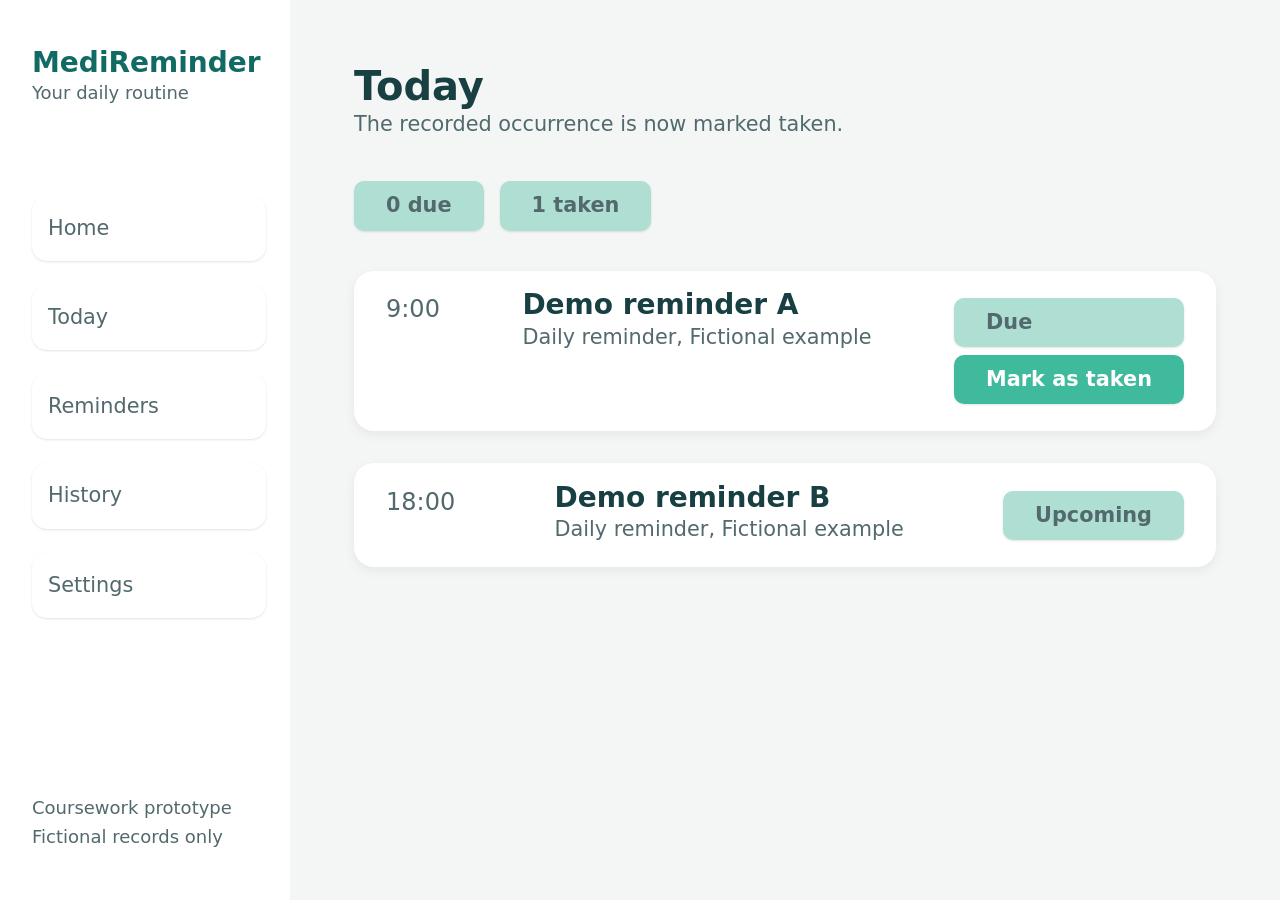
==== today.html @ 34214bbf "new version with added page" ====
<!doctype html>
<html lang="en">
  <head>
    <meta charset="UTF-8" />
    <meta name="viewport" content="width=device-width, initial-scale=1.0" />
    <link rel="stylesheet" href="style.css" />
    <title>MediReminder</title>
  </head>
  <body>
    <header>
      <div class="sidebar">
        <div class="sidebar-heading">
          <h3>MediReminder</h3>
          <p>Your daily routine</p>
        </div>

        <nav class="sidebar-navigation">
          <ul role="list">
            <li><a href="index.html">Home</a></li>
            <li><a href="today.html">Today</a></li>
            <li><a href="">Reminders</a></li>
            <li><a href="">History</a></li>
            <li><a href="">Settings</a></li>
          </ul>
        </nav>

        <div class="sidebar-bottom">
          <p>Coursework prototype</p>
          <p>Fictional records only</p>
        </div>
      </div>
    </header>

    <main class="home">
      <section>
        <div class="main-heading">
          <h1>Today</h1>
          <p>The recorded occurrence is now marked taken.</p>
        </div>
        <div class="labels">
          <div class="item"><span>0</span> due</div>
          <div class="item"><span>1</span> taken</div>
        </div>
      </section>
      <section class="grid_cards">
        <div class="card">
          <div class="time" id="time">9:00</div>
          <div class="info">
            <h3>Demo reminder A</h3>
            <p>Daily reminder, Fictional example</p>
          </div>
          <div class="due">
            <div class="item" id="due_reminder">Due</div>
            <div class="item" id="mark_button">Mark as taken</div>
          </div>
        </div>
        <div class="card">
          <div class="time">18:00</div>
          <div class="info">
            <h3>Demo reminder B</h3>
            <p>Daily reminder, Fictional example</p>
          </div>
          <div class="due">
            <div class="item" id="due_reminder">Upcoming</div>
            <!-- <div class="item" id="mark_button">Mark as taken</div> -->
          </div>
        </div>
      </section>
    </main>
  </body>
</html>
---- style.css ----
@layer reset {
  *,
  *::before,
  *::after {
    box-sizing: border-box;
  }
  html {
    -moz-text-size-adjust: none;
    -webkit-text-size-adjust: none;
    text-size-adjust: none;
  }
  body,
  h1,
  h2,
  h3,
  h4,
  p,
  figure,
  blockquote,
  dl,
  dd {
    margin: 0;
  }
  [role="list"] {
    list-style: none;
    margin: 0;
    padding: 0;
  }
  body {
    min-block-size: 100vh;
    line-height: 1.6;
  }
  h1,
  h2,
  h3,
  button,
  input,
  label {
    line-height: 1.1;
  }
  h1,
  h2,
  h3,
  h4 {
    text-wrap: balance;
  }
  p,
  li {
    text-wrap: pretty;
  }
  img,
  picture {
    max-inline-size: 100%;
    display: block;
  }
  input,
  button,
  textarea,
  select {
    font: inherit;
  }
  a {
    text-decoration: none;
    color: inherit;
  }
  .visually-hidden {
    clip: rect(0 0 0 0);
    clip-path: inset(50%);
    height: 1px;
    overflow: hidden;
    position: absolute;
    white-space: nowrap;
    width: 1px;
  }
}

@layer root {
  :root {
    --clr-background-100: hsl(160, 16%, 96%);
    --clr-background-200: hsl(165, 42%, 78%);
    --clr-background-300: hsl(165, 49%, 49%);
    --clr-background-400: hsl(165, 68%, 27%);
    --clr-heading: #183f42ff;
    --clr-heading-secondary: #126a64;
    --clr-accent: #126a64;
    --clr-body-reg: #52696d;

    --fs-h1: 2.5rem; /*40px*/
    --fs-h2: 2rem; /*33px*/
    --fs-h3: 1.75rem; /*28px*/
    --fs-body-large: 1.5rem; /*24px*/
    --fs-body-reg: 1.3rem; /*21px*/
    --fs-body-small: 1.125rem; /*18px*/

    --ff-heading: system-ui, -apple-system, sans-serif;
    --ff-body: system-ui, -apple-system, sans-serif;

    /* Box Shadows */
    /* Barely there – hairline lift */
    --box-shadow-hairline: 0 1px 2px rgba(0, 0, 0, 0.05);

    /* Soft card */
    --box-shadow-SoftCard:
      0 1px 3px rgba(0, 0, 0, 0.08), 0 1px 2px rgba(0, 0, 0, 0.04);

    /* Gentle float */
    --box-shadow-GentleFloat: 0 4px 12px rgba(0, 0, 0, 0.06);

    /* Layered, natural-looking */
    --box-shadow-layered:
      0 2px 4px rgba(0, 0, 0, 0.04), 0 8px 16px rgba(0, 0, 0, 0.06);

    /* Diffuse, airy (good for modals/popovers) */
    --box-shadow-diffused: 0 12px 32px rgba(0, 0, 0, 0.08);

    /* Border-like ring + soft drop (instead of a real border) */
    --box-shadow-border:
      0 0 0 1px rgba(0, 0, 0, 0.05), 0 2px 6px rgba(0, 0, 0, 0.05);

    /* Inset, for pressed buttons or input fields */
    --box-shadow-inset: inset 0 1px 2px rgba(0, 0, 0, 0.06);
  }
}

@layer base {
  body {
    font-family: var(--ff-body);
    font-size: var(--fs-body-reg);
    color: var(--clr-body-reg);
  }
  h1 {
    font-size: var(--fs-h1);
    font-family: var(--ff-heading);
    color: var(--clr-heading);
  }
  h2 {
    font-size: var(--fs-h2);
    font-family: var(--ff-heading);
    color: var(--clr-heading);
  }
  h3 {
    font-size: var(--fs-h3);
    font-family: var(--ff-heading);
    color: var(--clr-heading);
  }
}

@layer layout {
  body {
    min-height: 100vh;
    display: grid;
    grid-template-columns: 290px 1fr;
  }
}
@layer navigation {
  .sidebar {
    position: sticky;
    top: 0;
    height: 100vh;
    display: flex;
    flex-direction: column;
    gap: 2rem;
    align-items: start;

    padding-inline: 2rem;
    padding-block: 3rem;
  }
  .sidebar-heading h3 {
    color: var(--clr-heading-secondary);
  }
  .sidebar-heading p {
    font-size: var(--fs-body-small);
  }
  .sidebar-bottom {
    font-size: var(--fs-body-small);
    margin-block-start: auto;
  }
  .sidebar-navigation {
    width: 250px;
    padding-block: 2rem;
    padding-right: 1rem;
  }
  .sidebar-navigation li {
    padding: 1rem;
    border-radius: 15px;
    box-shadow: var(--box-shadow-SoftCard);
    margin-block: 1.5rem;
  }
  .sidebar-navigation li:hover,
  .sidebar-navigation li:focus-visible,
  .sidebar-navigation li:active {
    background-color: var(--clr-background-200);
    font-weight: 700;
  }
}
@layer home {
  .home {
    padding-inline: 4rem;
    padding-block: 4rem;
    background-color: var(--clr-background-100);
  }
  .grid {
    display: grid;
    grid-template-rows: repeat(2, 1fr);
    gap: 2rem;
  }
  .wrapper {
    background-color: white;
    border-radius: 25px;
    margin-block: 3rem;
    padding-block: 2rem;
    padding-inline: 2.5rem;

    display: flex;
    flex-direction: column;
    justify-content: space-evenly;
    align-items: start;
    gap: 1rem;
  }
  .wrapper,
  .guide {
    font-size: var(--fs-body-large);
  }
  .btn-main {
    border: none;
    font-weight: 700;
    font-size: var(--fs-body-small);
    color: white;
    background-color: var(--clr-background-400);
    padding-block: 1rem;
    padding-inline: 2rem;
    border-radius: 15px;
    cursor: pointer;
  }
  .btn-side {
    border: none;
    font-weight: 700;
    font-size: var(--fs-body-small);
    color: var(--clr-accent);
    /* background-color: var(--clr-background-400); */
    padding-block: 1rem;
    padding-inline: 2rem;
    border-radius: 15px;
    cursor: pointer;
  }
  .interactions {
    display: flex;
    gap: 1.5rem;
  }
  .main-info {
    max-width: 720px;
    font-size: var(--fs-body-large);
  }
  .flex-list {
    display: flex;
    justify-content: space-between;
    text-align: start;
  }
  .main-info span {
    font-weight: 600;
  }
}
@layer today {
  .grid_cards {
    grid-template-rows: repeat(1fr);
    gap: 2rem;
  }
  .time {
    font-size: var(--fs-body-large);
    font-weight: 500;
  }
  .card {
    display: flex;
    gap: 2rem;
    justify-content: space-between;
    background-color: white;
    margin-block: 2rem;
    padding-block: 1.2rem;
    padding-inline: 2rem;
    border-radius: 20px;
    box-shadow: var(--box-shadow-GentleFloat);
  }
  .labels {
    margin-block: 2rem;
    margin-inline: auto;
    display: flex;
    gap: 1rem;
  }
  .item {
    background-color: var(--clr-background-200);
    font-weight: 600;
    padding-inline: 2rem;
    padding-block: 0.5rem;
    margin-block: 0.5rem;
    border-radius: 10px;
    box-shadow: var(--box-shadow-SoftCard);
  }
  #mark_button {
    background-color: var(--clr-background-300);
    color: white;
  }
}
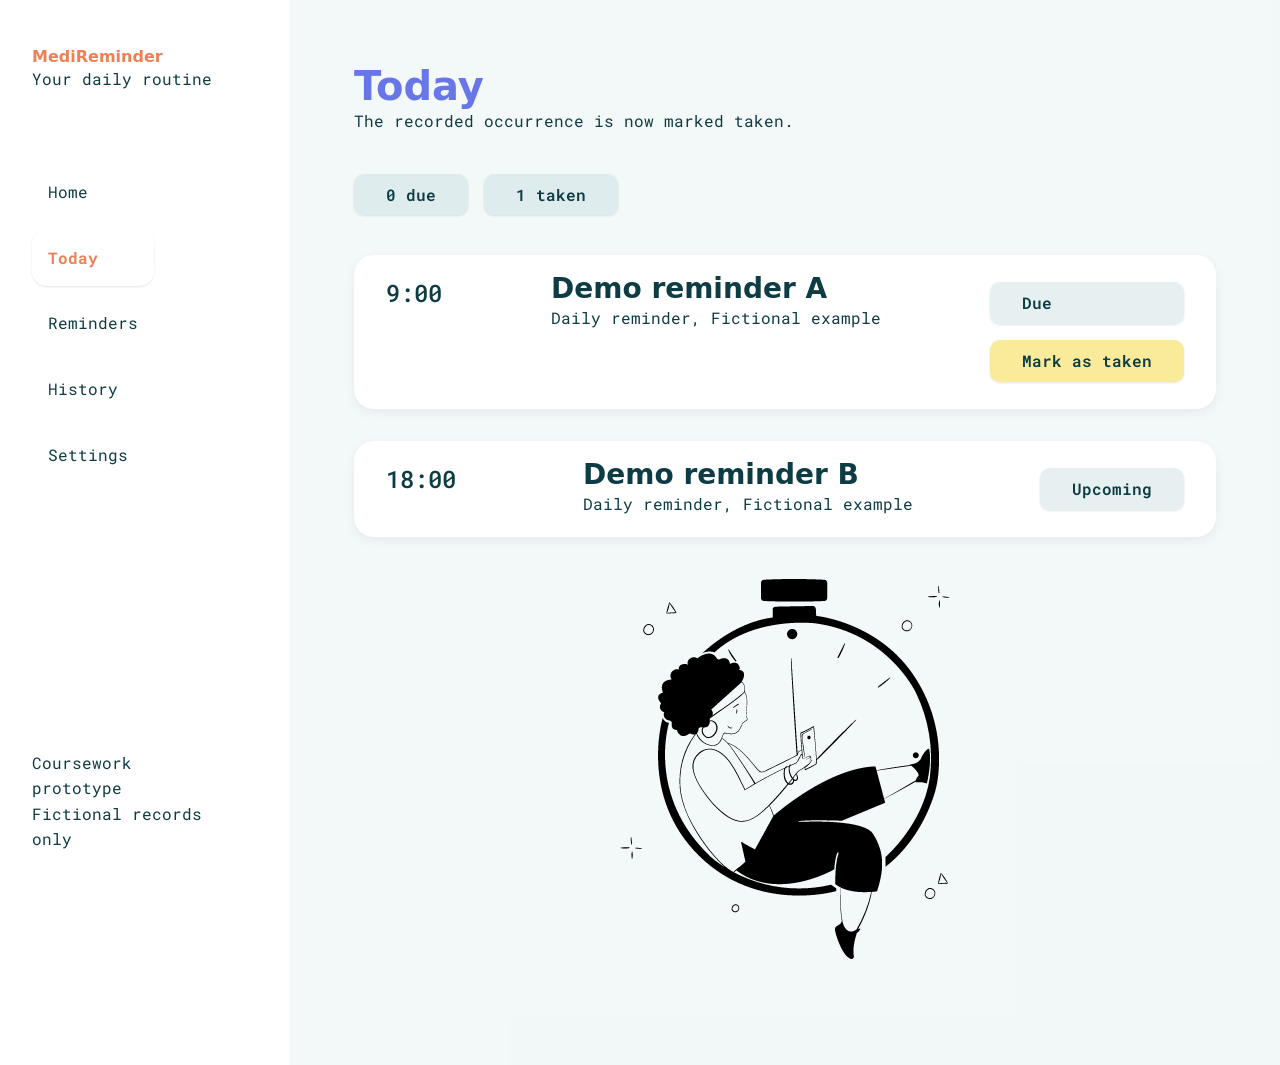
==== commit 800f3228: "work in progress" ====
--- a/today.html
+++ b/today.html
@@ -3,24 +3,30 @@
   <head>
     <meta charset="UTF-8" />
     <meta name="viewport" content="width=device-width, initial-scale=1.0" />
+    <link rel="preconnect" href="https://fonts.googleapis.com" />
+    <link rel="preconnect" href="https://fonts.gstatic.com" crossorigin />
+    <link
+      href="https://fonts.googleapis.com/css2?family=Roboto+Mono:ital,wght@0,100..700;1,100..700&display=swap"
+      rel="stylesheet"
+    />
     <link rel="stylesheet" href="style.css" />
-    <title>MediReminder</title>
+    <title>Today | MediReminder</title>
   </head>
   <body>
     <header>
       <div class="sidebar">
         <div class="sidebar-heading">
-          <h3>MediReminder</h3>
+          <p class="sidebar-title">MediReminder</p>
           <p>Your daily routine</p>
         </div>
 
-        <nav class="sidebar-navigation">
+        <nav class="sidebar-navigation" aria-label="Main">
           <ul role="list">
             <li><a href="index.html">Home</a></li>
-            <li><a href="today.html">Today</a></li>
-            <li><a href="">Reminders</a></li>
-            <li><a href="">History</a></li>
-            <li><a href="">Settings</a></li>
+            <li><a href="today.html" aria-current="page">Today</a></li>
+            <li><a href="#">Reminders</a></li>
+            <li><a href="#">History</a></li>
+            <li><a href="#">Settings</a></li>
           </ul>
         </nav>
 
@@ -43,29 +49,35 @@
         </div>
       </section>
       <section class="grid_cards">
-        <div class="card">
-          <div class="time" id="time">9:00</div>
+        <article class="card">
+          <time class="time" datetime="09:00">9:00</time>
           <div class="info">
-            <h3>Demo reminder A</h3>
+            <h2>Demo reminder A</h2>
             <p>Daily reminder, Fictional example</p>
           </div>
           <div class="due">
-            <div class="item" id="due_reminder">Due</div>
-            <div class="item" id="mark_button">Mark as taken</div>
+            <span class="item status">Due</span>
+            <button type="button" class="item mark-button">Mark as taken</button>
           </div>
-        </div>
-        <div class="card">
-          <div class="time">18:00</div>
+        </article>
+        <article class="card">
+          <time class="time" datetime="18:00">18:00</time>
           <div class="info">
-            <h3>Demo reminder B</h3>
+            <h2>Demo reminder B</h2>
             <p>Daily reminder, Fictional example</p>
           </div>
           <div class="due">
-            <div class="item" id="due_reminder">Upcoming</div>
-            <!-- <div class="item" id="mark_button">Mark as taken</div> -->
+            <span class="item status">Upcoming</span>
+            <!-- <button type="button" class="item mark-button">Mark as taken</button> -->
           </div>
-        </div>
+        </article>
       </section>
+      <img
+        src="assets/streamline-milano--400x400-PNG/Waiting-3--Streamline-Milano.png"
+        alt=""
+        width="400"
+        height="400"
+      />
     </main>
   </body>
 </html>
--- a/style.css
+++ b/style.css
@@ -76,24 +76,28 @@
 
 @layer root {
   :root {
-    --clr-background-100: hsl(160, 16%, 96%);
-    --clr-background-200: hsl(165, 42%, 78%);
-    --clr-background-300: hsl(165, 49%, 49%);
-    --clr-background-400: hsl(165, 68%, 27%);
-    --clr-heading: #183f42ff;
-    --clr-heading-secondary: #126a64;
-    --clr-accent: #126a64;
-    --clr-body-reg: #52696d;
-
+    --clr-background-100: hsla(188, 30%, 81%, 0.2);
+    --clr-background-200: hsla(188, 30%, 81%, 0.4);
+    --clr-background-300: hsla(188, 30%, 81%, 0.6);
+    --clr-background-400: hsla(188, 30%, 81%, 0.8);
+    --clr-background-500: hsl(188, 30%, 81%);
+    --clr-yellow-400: hsl(51, 89%, 79%);
+    --clr-heading: hsl(234, 73%, 66%);
+    --clr-heading-secondary: var(--clr-orange-400);
+
+    --clr-orange-400: hsl(17, 81%, 63%);
+    --clr-orange-200: hsl(17, 70%, 82%);
+    --clr-orange-100: hsl(17, 46%, 88%);
+    --clr-body-reg: hsl(189, 66%, 16%);
     --fs-h1: 2.5rem; /*40px*/
-    --fs-h2: 2rem; /*33px*/
+    --fs-h2: 2rem; /*32px*/
     --fs-h3: 1.75rem; /*28px*/
     --fs-body-large: 1.5rem; /*24px*/
-    --fs-body-reg: 1.3rem; /*21px*/
-    --fs-body-small: 1.125rem; /*18px*/
+    --fs-body-reg: 1.2rem; /*19px*/
+    --fs-body-small: 1rem; /*16px*/
 
     --ff-heading: system-ui, -apple-system, sans-serif;
-    --ff-body: system-ui, -apple-system, sans-serif;
+    --ff-body: "Roboto Mono", system-ui, -apple-system, sans-serif;
 
     /* Box Shadows */
     /* Barely there – hairline lift */
@@ -125,7 +129,7 @@
 @layer base {
   body {
     font-family: var(--ff-body);
-    font-size: var(--fs-body-reg);
+    font-size: var(--fs-body-small);
     color: var(--clr-body-reg);
   }
   h1 {
@@ -136,12 +140,12 @@
   h2 {
     font-size: var(--fs-h2);
     font-family: var(--ff-heading);
-    color: var(--clr-heading);
+    color: var(--clr-body-reg);
   }
   h3 {
     font-size: var(--fs-h3);
     font-family: var(--ff-heading);
-    color: var(--clr-heading);
+    color: var(--clr-body-reg);
   }
 }
 
@@ -156,6 +160,7 @@
   .sidebar {
     position: sticky;
     top: 0;
+    width: 250px;
     height: 100vh;
     display: flex;
     flex-direction: column;
@@ -165,7 +170,11 @@
     padding-inline: 2rem;
     padding-block: 3rem;
   }
-  .sidebar-heading h3 {
+  .sidebar-title {
+    font-family: var(--ff-heading);
+    font-size: var(--fs-h3);
+    font-weight: 700;
+    line-height: 1.1;
     color: var(--clr-heading-secondary);
   }
   .sidebar-heading p {
@@ -176,33 +185,48 @@
     margin-block-start: auto;
   }
   .sidebar-navigation {
-    width: 250px;
     padding-block: 2rem;
     padding-right: 1rem;
   }
-  .sidebar-navigation li {
+  .sidebar-navigation a {
+    display: block;
     padding: 1rem;
     border-radius: 15px;
+    margin-block: 0.5rem;
+    transition:
+      transform 0.25s ease,
+      box-shadow 0.25s ease;
+  }
+  .sidebar-navigation a:hover,
+  .sidebar-navigation a:focus-visible,
+  .sidebar-navigation a:active {
+    color: var(--clr-heading-secondary);
+    font-weight: 700;
     box-shadow: var(--box-shadow-SoftCard);
-    margin-block: 1.5rem;
-  }
-  .sidebar-navigation li:hover,
-  .sidebar-navigation li:focus-visible,
-  .sidebar-navigation li:active {
-    background-color: var(--clr-background-200);
+    transform: translateY(-4px);
+  }
+  .sidebar-navigation a[aria-current="page"] {
+    color: var(--clr-heading-secondary);
+    box-shadow: var(--box-shadow-SoftCard);
     font-weight: 700;
   }
 }
 @layer home {
   .home {
+    /* max-width: 1200px; */
     padding-inline: 4rem;
     padding-block: 4rem;
+    /* margin-inline: auto; */
     background-color: var(--clr-background-100);
   }
   .grid {
     display: grid;
-    grid-template-rows: repeat(2, 1fr);
+    grid-template-columns: repeat(3, 1fr);
+    /* grid-template-rows: repeat(2, 1fr); */
     gap: 2rem;
+  }
+  .take-action {
+    grid-column: span 2;
   }
   .wrapper {
     background-color: white;
@@ -210,6 +234,7 @@
     margin-block: 3rem;
     padding-block: 2rem;
     padding-inline: 2.5rem;
+    /* grid-column: span 2; */
 
     display: flex;
     flex-direction: column;
@@ -219,14 +244,18 @@
   }
   .wrapper,
   .guide {
-    font-size: var(--fs-body-large);
+    font-size: var(--fs-body-reg);
+  }
+  .wrapper h2 {
+    font-size: var(--fs-h3);
   }
   .btn-main {
     border: none;
+    line-height: 1.1;
     font-weight: 700;
     font-size: var(--fs-body-small);
-    color: white;
-    background-color: var(--clr-background-400);
+    background-color: var(--clr-yellow-400);
+    color: var(--clr-body-reg);
     padding-block: 1rem;
     padding-inline: 2rem;
     border-radius: 15px;
@@ -234,10 +263,11 @@
   }
   .btn-side {
     border: none;
+    line-height: 1.1;
     font-weight: 700;
     font-size: var(--fs-body-small);
-    color: var(--clr-accent);
-    /* background-color: var(--clr-background-400); */
+    color: var(--clr-heading);
+    background-color: var(--clr-background-300);
     padding-block: 1rem;
     padding-inline: 2rem;
     border-radius: 15px;
@@ -248,38 +278,63 @@
     gap: 1.5rem;
   }
   .main-info {
-    max-width: 720px;
-    font-size: var(--fs-body-large);
-  }
-  .flex-list {
-    display: flex;
-    justify-content: space-between;
-    text-align: start;
+    font-size: var(--fs-body-reg);
+    background-color: var(--clr-orange-200);
+    border-radius: 15px;
+    padding: 10px 20px;
+    text-align: center;
+    grid-column: span 2;
+
+    display: flex;
+    flex-direction: column;
+    gap: 1rem;
+    align-items: center;
+    justify-content: center;
+  }
+
+  .main-info h2 {
+    font-size: var(--fs-h1);
+    color: var(--clr-heading);
   }
   .main-info span {
     font-weight: 600;
   }
+  img {
+    margin-inline: auto;
+    margin-block: 2rem;
+  }
+  footer {
+    margin-block-start: auto;
+  }
 }
 @layer today {
   .grid_cards {
-    grid-template-rows: repeat(1fr);
+    display: grid;
     gap: 2rem;
+    margin-block: 2rem;
   }
   .time {
     font-size: var(--fs-body-large);
     font-weight: 500;
   }
   .card {
+    max-width: 900px;
     display: flex;
     gap: 2rem;
     justify-content: space-between;
     background-color: white;
-    margin-block: 2rem;
     padding-block: 1.2rem;
     padding-inline: 2rem;
     border-radius: 20px;
     box-shadow: var(--box-shadow-GentleFloat);
   }
+  .card h2 {
+    font-size: var(--fs-h3);
+  }
+  .due {
+    display: flex;
+    flex-direction: column;
+  }
   .labels {
     margin-block: 2rem;
     margin-inline: auto;
@@ -287,6 +342,7 @@
     gap: 1rem;
   }
   .item {
+    display: block;
     background-color: var(--clr-background-200);
     font-weight: 600;
     padding-inline: 2rem;
@@ -295,8 +351,54 @@
     border-radius: 10px;
     box-shadow: var(--box-shadow-SoftCard);
   }
-  #mark_button {
-    background-color: var(--clr-background-300);
-    color: white;
-  }
-}
+  .mark-button {
+    border: none;
+    background-color: var(--clr-yellow-400);
+    color: var(--clr-body-reg);
+    cursor: pointer;
+  }
+}
+
+@layer responsive {
+  @media (max-width: 800px) {
+    body {
+      grid-template-columns: 1fr;
+    }
+    .sidebar {
+      position: static;
+      width: auto;
+      height: auto;
+      padding: 1.5rem 1rem;
+      gap: 1rem;
+    }
+    .sidebar-navigation {
+      padding-block: 0;
+    }
+    .sidebar-navigation ul {
+      display: flex;
+      flex-wrap: wrap;
+      gap: 0.5rem;
+    }
+    .sidebar-navigation a {
+      margin-block: 0;
+      padding: 0.5rem 1rem;
+    }
+    .home {
+      padding: 2rem 1rem;
+    }
+    .grid {
+      grid-template-columns: 1fr;
+    }
+    .take-action,
+    .main-info {
+      grid-column: auto;
+    }
+    .interactions,
+    .card {
+      flex-wrap: wrap;
+    }
+    .wrapper {
+      padding-inline: 1.5rem;
+    }
+  }
+}
